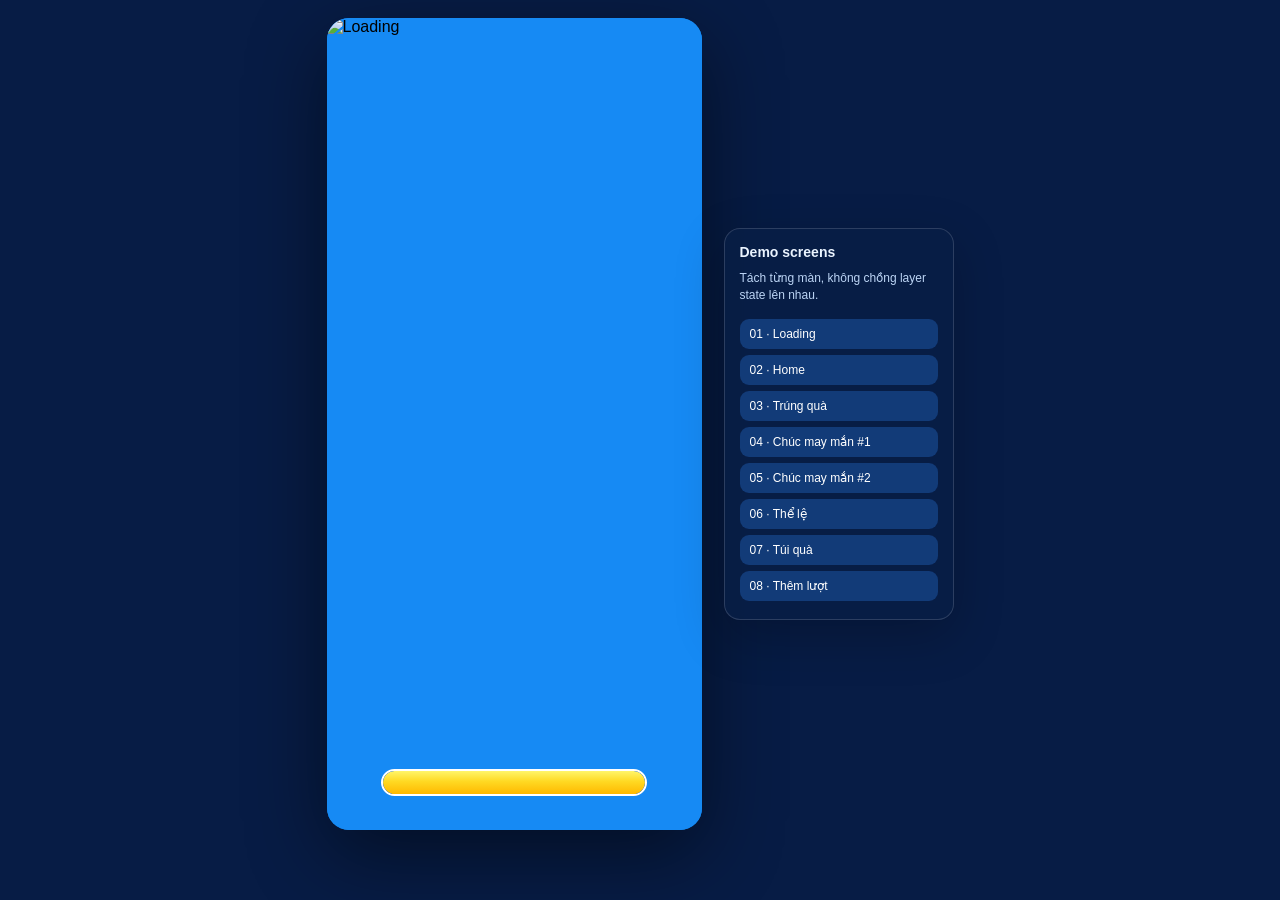
==== index.html @ 0aa7e291 "Add initial multi-screen HTML demo" ====
<!doctype html>
<html lang="vi">
<head>
<meta charset="utf-8" />
<meta name="viewport" content="width=device-width,initial-scale=1,viewport-fit=cover" />
<title>VBB Game Vòng Quay 2026 – Demo</title>
<style>
*{box-sizing:border-box}html,body{margin:0;min-height:100%;font-family:Arial,Helvetica,sans-serif;background:#071c45}body{display:flex;align-items:center;justify-content:center;padding:18px;gap:22px}.phone{position:relative;width:min(375px,calc(100vw - 28px));aspect-ratio:375/812;border-radius:22px;overflow:hidden;background:#168af4;box-shadow:0 24px 80px rgba(0,0,0,.48);flex:0 0 auto}.screen{position:absolute;inset:0;display:none;overflow:hidden;background:#168af4}.screen.active{display:block}.screen-shot{position:absolute;inset:0;width:100%;height:100%;object-fit:fill;display:block}.hotspot{position:absolute;border:0;background:transparent;cursor:pointer;z-index:9;padding:0}.hotspot:focus-visible{outline:2px solid #fff;outline-offset:-2px}.wheel-spin{position:absolute;left:31px;top:264px;width:314px;height:314px;z-index:6;display:none;pointer-events:none}.wheel-spin.active{display:block}.wheel-spin img{width:100%;height:100%;object-fit:contain;transform-origin:center}.wheel-spin.spinning img{animation:wheelSpin 2.8s cubic-bezier(.12,.72,.08,1) forwards}@keyframes wheelSpin{0%{transform:rotate(0)}18%{transform:rotate(520deg)}72%{transform:rotate(1720deg)}100%{transform:rotate(2185deg)}}.loading-bar{position:absolute;left:54px;top:751px;width:266px;height:27px;border-radius:20px;z-index:5;overflow:hidden;background:#003da7;border:2px solid #fff;box-shadow:0 0 0 2px #0065ff inset}.loading-bar span{display:block;height:100%;width:0;background:linear-gradient(#fff56a,#ffd923 45%,#ffb900);border-radius:16px;animation:loadFill 2.3s cubic-bezier(.18,.7,.2,1) forwards}@keyframes loadFill{to{width:100%}}.dev{width:230px;color:#eaf4ff;background:rgba(8,30,70,.88);border:1px solid rgba(255,255,255,.15);border-radius:16px;padding:15px;backdrop-filter:blur(12px);box-shadow:0 16px 50px rgba(0,0,0,.22)}.dev h3{font-size:14px;margin:0 0 10px}.dev p{font-size:12px;line-height:1.45;margin:0 0 12px;color:#bcd5f5}.dev button{width:100%;text-align:left;border:0;border-radius:9px;padding:8px 10px;margin:3px 0;background:#123b78;color:#fff;cursor:pointer;font-size:12px}.dev button.active{background:#0869d9}@media(max-width:700px){body{padding:0;display:block;background:#168af4}.phone{width:100vw;height:100dvh;aspect-ratio:auto;border-radius:0;box-shadow:none}.dev{display:none}}
</style>
</head>
<body>
<div class="phone">
<section class="screen active" id="loading"><img class="screen-shot" src="https://www.figma.com/api/mcp/asset/49426d3c-2ff6-49af-b1f3-80d722d7ff82.png" alt="Loading"><div class="loading-bar"><span></span></div></section>
<section class="screen" id="home"><img class="screen-shot" src="https://www.figma.com/api/mcp/asset/fe4d0f7b-71bc-4d17-898b-0817467eae66.png" alt="Home"><div class="wheel-spin" id="wheelSpin"><img src="https://www.figma.com/api/mcp/asset/0e1833da-0211-46ce-b05a-c96d5f7c6524.png" alt=""></div><button class="hotspot" style="left:99px;top:647px;width:176px;height:78px" id="spinHot" aria-label="Quay"></button><button class="hotspot" style="left:26px;top:741px;width:101px;height:38px" data-go="rules"></button><button class="hotspot" style="left:137px;top:741px;width:101px;height:38px" data-go="missions"></button><button class="hotspot" style="left:248px;top:741px;width:101px;height:38px" data-go="gifts"></button></section>
<section class="screen" id="win"><img class="screen-shot" src="https://www.figma.com/api/mcp/asset/0b0398f4-d821-4ee4-a6ea-a554ef6216da.png" alt="Trúng quà"><button class="hotspot" style="left:157px;top:538px;width:62px;height:62px" data-go="home"></button></section>
<section class="screen" id="lucky1"><img class="screen-shot" src="https://www.figma.com/api/mcp/asset/357b237a-9705-4d1d-b9a9-99dc570880f6.png" alt="May mắn"><button class="hotspot" style="left:157px;top:486px;width:62px;height:62px" data-go="home"></button></section>
<section class="screen" id="lucky2"><img class="screen-shot" src="https://www.figma.com/api/mcp/asset/bceb8ee1-407b-4e44-b2cb-da234646e007.png" alt="May mắn 2"><button class="hotspot" style="left:157px;top:486px;width:62px;height:62px" data-go="home"></button></section>
<section class="screen" id="rules"><img class="screen-shot" src="https://www.figma.com/api/mcp/asset/71b7a4da-941f-4184-915d-a67637e698e0.png" alt="Thể lệ"><button class="hotspot" style="left:8px;top:55px;width:56px;height:56px" data-go="home"></button></section>
<section class="screen" id="gifts"><img class="screen-shot" src="https://www.figma.com/api/mcp/asset/49426d3c-2ff6-49af-b1f3-80d722d7ff82.png" alt="Túi quà"><div style="position:absolute;inset:120px 12px 55px;background:#fff;border-radius:18px;padding:18px;color:#005993;overflow:auto"><h2 style="margin:0 0 16px;font-size:20px">Túi Quà</h2><p>E-voucher 20.000 VND</p><p>E-voucher 50.000 VND</p><p>E-voucher 100.000 VND</p><p>E-voucher 200.000 VND</p></div><button class="hotspot" style="left:8px;top:55px;width:56px;height:56px" data-go="home"></button></section>
<section class="screen" id="missions"><img class="screen-shot" src="https://www.figma.com/api/mcp/asset/49426d3c-2ff6-49af-b1f3-80d722d7ff82.png" alt="Thêm lượt"><div style="position:absolute;inset:154px 17px 55px 8px;background:#fff;border-radius:12px;padding:18px;color:#005993"><h3 style="margin-top:0">Mở sổ Tiết kiệm Online hoặc tại Quầy</h3><p style="line-height:1.45">Mỗi lần thành công + lượt quay theo số tiền gửi tiết kiệm, tối đa 100 lượt/ngày.</p></div><button class="hotspot" style="left:8px;top:55px;width:56px;height:56px" data-go="home"></button></section>
</div>
<aside class="dev"><h3>Demo screens</h3><p>Tách từng màn, không chồng layer state lên nhau.</p><button data-devgo="loading">01 · Loading</button><button data-devgo="home">02 · Home</button><button data-devgo="win">03 · Trúng quà</button><button data-devgo="lucky1">04 · Chúc may mắn #1</button><button data-devgo="lucky2">05 · Chúc may mắn #2</button><button data-devgo="rules">06 · Thể lệ</button><button data-devgo="gifts">07 · Túi quà</button><button data-devgo="missions">08 · Thêm lượt</button></aside>
<script>
(()=>{const screens=[...document.querySelectorAll('.screen')],dev=[...document.querySelectorAll('[data-devgo]')];let idx=0,spinning=false;const order=['win','lucky1','lucky2'];function go(id){screens.forEach(s=>s.classList.toggle('active',s.id===id));dev.forEach(b=>b.classList.toggle('active',b.dataset.devgo===id))}document.addEventListener('click',e=>{const el=e.target.closest('[data-go]');if(el)go(el.dataset.go)});dev.forEach(b=>b.addEventListener('click',()=>go(b.dataset.devgo)));document.getElementById('spinHot').addEventListener('click',()=>{if(spinning)return;spinning=true;const id=order[idx++%order.length],w=document.getElementById('wheelSpin');w.classList.remove('spinning');w.classList.add('active');void w.offsetWidth;w.classList.add('spinning');setTimeout(()=>{go(id);w.classList.remove('active','spinning');spinning=false},2920)});setTimeout(()=>{if(document.getElementById('loading').classList.contains('active'))go('home')},2400)})();
</script>
</body>
</html>
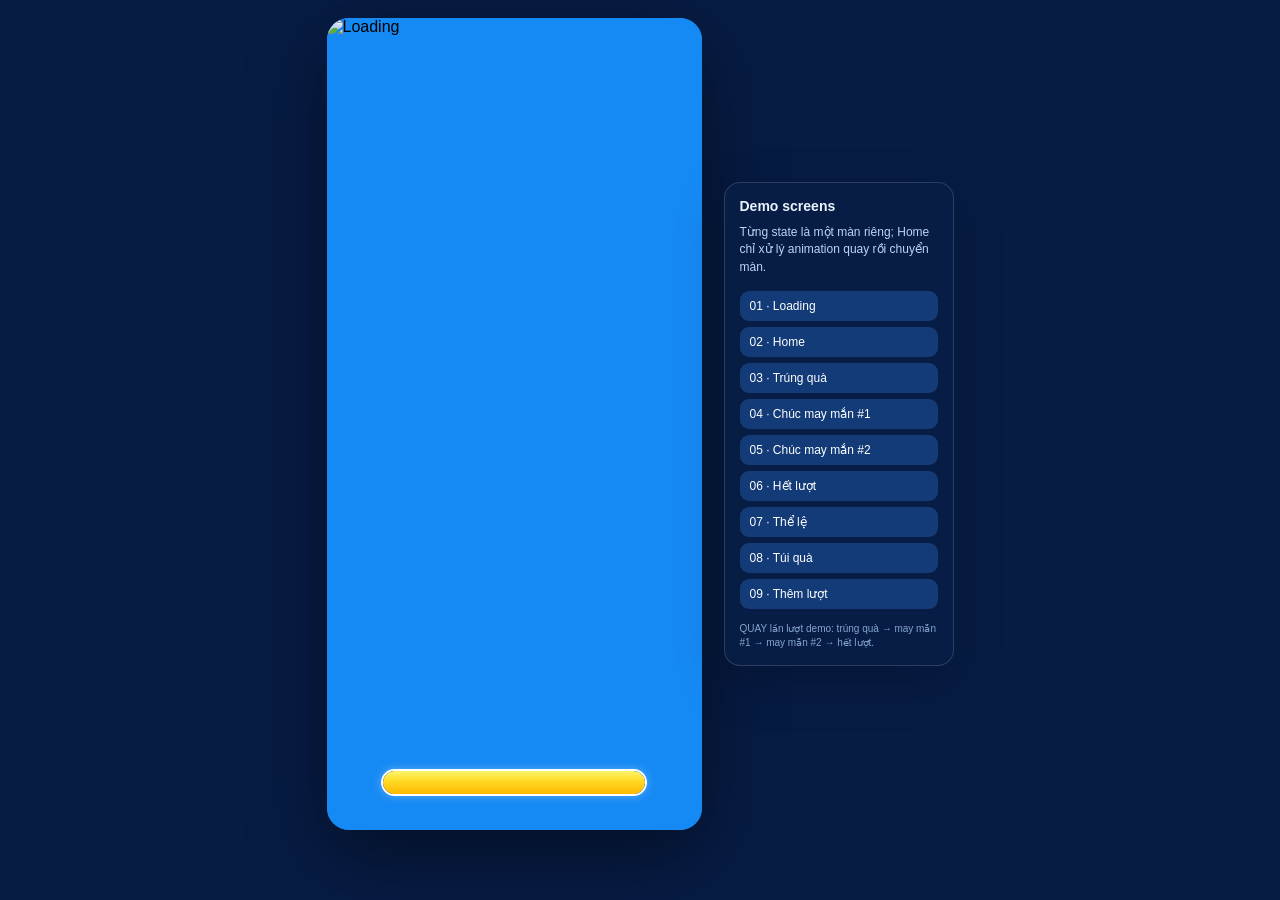
==== commit 0614d7a2: "Build full multi-screen Figma demo flow" ====
--- a/index.html
+++ b/index.html
@@ -5,23 +5,172 @@
 <meta name="viewport" content="width=device-width,initial-scale=1,viewport-fit=cover" />
 <title>VBB Game Vòng Quay 2026 – Demo</title>
 <style>
-*{box-sizing:border-box}html,body{margin:0;min-height:100%;font-family:Arial,Helvetica,sans-serif;background:#071c45}body{display:flex;align-items:center;justify-content:center;padding:18px;gap:22px}.phone{position:relative;width:min(375px,calc(100vw - 28px));aspect-ratio:375/812;border-radius:22px;overflow:hidden;background:#168af4;box-shadow:0 24px 80px rgba(0,0,0,.48);flex:0 0 auto}.screen{position:absolute;inset:0;display:none;overflow:hidden;background:#168af4}.screen.active{display:block}.screen-shot{position:absolute;inset:0;width:100%;height:100%;object-fit:fill;display:block}.hotspot{position:absolute;border:0;background:transparent;cursor:pointer;z-index:9;padding:0}.hotspot:focus-visible{outline:2px solid #fff;outline-offset:-2px}.wheel-spin{position:absolute;left:31px;top:264px;width:314px;height:314px;z-index:6;display:none;pointer-events:none}.wheel-spin.active{display:block}.wheel-spin img{width:100%;height:100%;object-fit:contain;transform-origin:center}.wheel-spin.spinning img{animation:wheelSpin 2.8s cubic-bezier(.12,.72,.08,1) forwards}@keyframes wheelSpin{0%{transform:rotate(0)}18%{transform:rotate(520deg)}72%{transform:rotate(1720deg)}100%{transform:rotate(2185deg)}}.loading-bar{position:absolute;left:54px;top:751px;width:266px;height:27px;border-radius:20px;z-index:5;overflow:hidden;background:#003da7;border:2px solid #fff;box-shadow:0 0 0 2px #0065ff inset}.loading-bar span{display:block;height:100%;width:0;background:linear-gradient(#fff56a,#ffd923 45%,#ffb900);border-radius:16px;animation:loadFill 2.3s cubic-bezier(.18,.7,.2,1) forwards}@keyframes loadFill{to{width:100%}}.dev{width:230px;color:#eaf4ff;background:rgba(8,30,70,.88);border:1px solid rgba(255,255,255,.15);border-radius:16px;padding:15px;backdrop-filter:blur(12px);box-shadow:0 16px 50px rgba(0,0,0,.22)}.dev h3{font-size:14px;margin:0 0 10px}.dev p{font-size:12px;line-height:1.45;margin:0 0 12px;color:#bcd5f5}.dev button{width:100%;text-align:left;border:0;border-radius:9px;padding:8px 10px;margin:3px 0;background:#123b78;color:#fff;cursor:pointer;font-size:12px}.dev button.active{background:#0869d9}@media(max-width:700px){body{padding:0;display:block;background:#168af4}.phone{width:100vw;height:100dvh;aspect-ratio:auto;border-radius:0;box-shadow:none}.dev{display:none}}
+*{box-sizing:border-box}
+html,body{margin:0;min-height:100%;font-family:Arial,Helvetica,sans-serif;background:#071c45}
+body{display:flex;align-items:center;justify-content:center;padding:18px;gap:22px}
+.phone{position:relative;width:min(375px,calc(100vw - 28px));aspect-ratio:375/812;border-radius:22px;overflow:hidden;background:#168af4;box-shadow:0 24px 80px rgba(0,0,0,.48);flex:0 0 auto}
+.screen{position:absolute;inset:0;display:none;overflow:hidden;background:#168af4}
+.screen.active{display:block}
+.screen-shot{position:absolute;inset:0;width:100%;height:100%;object-fit:fill;display:block}
+.hotspot{position:absolute;border:0;background:transparent;cursor:pointer;z-index:20;padding:0}
+.hotspot:focus-visible{outline:2px solid #fff;outline-offset:-2px}
+
+/* Home spin: only replace the wheel layer while spinning. The pointer / UI stay from Home design. */
+.wheel-spin{position:absolute;left:31px;top:264px;width:314px;height:314px;z-index:6;display:none;pointer-events:none}
+.wheel-spin.active{display:block}
+.wheel-spin img{width:100%;height:100%;object-fit:contain;transform-origin:center}
+.wheel-spin.spinning img{animation:wheelSpin 2.9s cubic-bezier(.10,.70,.08,1) forwards}
+@keyframes wheelSpin{0%{transform:rotate(0)}18%{transform:rotate(510deg)}70%{transform:rotate(1700deg)}100%{transform:rotate(2180deg)}}
+.spin-lock{position:absolute;inset:0;z-index:15;display:none;cursor:wait}
+.spin-lock.active{display:block}
+
+/* Loading runs before Home. */
+.loading-bar{position:absolute;left:54px;top:751px;width:266px;height:27px;border-radius:20px;z-index:8;overflow:hidden;background:#003da7;border:2px solid #fff;box-shadow:0 0 0 2px #0065ff inset,0 0 8px rgba(255,255,255,.3)}
+.loading-bar span{display:block;height:100%;width:0;background:linear-gradient(#fff56a,#ffd923 45%,#ffb900);border-radius:16px;animation:loadFill 2.35s cubic-bezier(.18,.7,.2,1) forwards}
+@keyframes loadFill{to{width:100%}}
+
+/* Flow screens */
+.flow{position:absolute;inset:0;background:linear-gradient(rgba(34,142,255,.34),rgba(138,194,255,.30)),url("https://www.figma.com/api/mcp/asset/04af19d0-f378-4572-8dbc-90d2214f9432.png") center/812px 812px no-repeat}
+.flow.add-bg{background:linear-gradient(rgba(34,142,255,.32),rgba(138,194,255,.28)),url("https://www.figma.com/api/mcp/asset/f768dcfc-ba81-4eba-8f8d-9128ac7c6454.png") center/812px 812px no-repeat}
+.ios-status{position:absolute;left:0;top:0;width:100%;height:54px;color:white;font-weight:700;font-size:17px;z-index:3}
+.ios-time{position:absolute;left:43px;top:20px}
+.ios-icons{position:absolute;right:27px;top:20px;letter-spacing:3px;font-size:13px}
+.flow-header{position:absolute;left:0;right:0;top:54px;height:62px;display:flex;align-items:center;justify-content:space-between;padding:0 15px;z-index:4}
+.flow-title{font-size:20px;color:#fff;font-weight:500;text-align:center;flex:1}
+.icon40{width:40px;height:40px;border:0;background:transparent;padding:0;cursor:pointer}
+.icon40 img{width:40px;height:40px;object-fit:contain;display:block}
+.home-ind{position:absolute;left:50%;bottom:6px;transform:translateX(-50%);width:134px;height:5px;border-radius:99px;background:#050505;z-index:8}
+.scroll-rail{position:absolute;right:10px;top:132px;width:4px;height:565px;border-radius:9px;background:rgba(255,255,255,.26)}
+.scroll-thumb{width:4px;height:126px;border-radius:9px;background:rgba(255,255,255,.85)}
+.rules-panel{position:absolute;left:20px;right:20px;top:132px;height:564px;background:white;border-radius:25px;display:flex;align-items:center;justify-content:center;color:#005993;font-size:14px;box-shadow:0 0 40px rgba(0,107,104,.10)}
+.spin-demo{position:absolute;left:100px;top:730px;width:174px;height:76px}
+.spin-demo img{position:absolute;width:166px;height:57px;left:0;bottom:0;object-fit:fill}
+.spin-demo .badge{position:absolute;right:0;top:0;width:40px;height:40px;border-radius:50%;background:#c30000;border:1px solid #f3b0b0;color:white;display:grid;place-items:center;font-size:17px;font-weight:800}
+.list-wrap{position:absolute;left:12px;right:14px;top:144px;bottom:54px;overflow:auto;scrollbar-width:none}
+.list-wrap::-webkit-scrollbar,.mission-wrap::-webkit-scrollbar{display:none}
+.voucher-card{height:134px;background:#fff;border-radius:12px;margin-bottom:8px;display:flex;align-items:center;padding:12px;gap:16px;color:#005993}
+.voucher-card img{width:90px;max-height:70px;object-fit:contain;flex:0 0 auto}
+.voucher-card .meta{font-size:14px;margin-bottom:10px}.voucher-card .name{font-size:16px;font-weight:800;margin-bottom:18px}.voucher-card .url{font-size:14px}.lucky-card{height:118px}
+.mission-wrap{position:absolute;left:8px;right:17px;top:154px;bottom:55px;overflow:auto;scrollbar-width:none}
+.mission{background:#fff;border-radius:12px;display:flex;gap:16px;padding:16px;margin-bottom:8px;min-height:179px;color:#005993}
+.mission img{width:90px;height:97px;object-fit:contain;flex:0 0 auto;margin-top:18px}
+.mission h3{font-size:16px;line-height:20px;margin:7px 0 9px}.mission p{font-size:14px;line-height:18px;margin:0}
+
+/* Desktop review menu only. */
+.dev{width:230px;color:#eaf4ff;background:rgba(8,30,70,.88);border:1px solid rgba(255,255,255,.15);border-radius:16px;padding:15px;backdrop-filter:blur(12px);box-shadow:0 16px 50px rgba(0,0,0,.22)}
+.dev h3{font-size:14px;margin:0 0 10px}.dev p{font-size:12px;line-height:1.45;margin:0 0 12px;color:#bcd5f5}.dev button{width:100%;text-align:left;border:0;border-radius:9px;padding:8px 10px;margin:3px 0;background:#123b78;color:#fff;cursor:pointer;font-size:12px}.dev button.active{background:#0869d9}.note{font-size:10px;color:#84a6ce;margin-top:10px;line-height:1.4}
+@media(max-width:700px){body{padding:0;display:block;background:#168af4}.phone{width:100vw;height:100dvh;aspect-ratio:auto;border-radius:0;box-shadow:none}.dev{display:none}.screen-shot{object-fit:fill}}
 </style>
 </head>
 <body>
-<div class="phone">
-<section class="screen active" id="loading"><img class="screen-shot" src="https://www.figma.com/api/mcp/asset/49426d3c-2ff6-49af-b1f3-80d722d7ff82.png" alt="Loading"><div class="loading-bar"><span></span></div></section>
-<section class="screen" id="home"><img class="screen-shot" src="https://www.figma.com/api/mcp/asset/fe4d0f7b-71bc-4d17-898b-0817467eae66.png" alt="Home"><div class="wheel-spin" id="wheelSpin"><img src="https://www.figma.com/api/mcp/asset/0e1833da-0211-46ce-b05a-c96d5f7c6524.png" alt=""></div><button class="hotspot" style="left:99px;top:647px;width:176px;height:78px" id="spinHot" aria-label="Quay"></button><button class="hotspot" style="left:26px;top:741px;width:101px;height:38px" data-go="rules"></button><button class="hotspot" style="left:137px;top:741px;width:101px;height:38px" data-go="missions"></button><button class="hotspot" style="left:248px;top:741px;width:101px;height:38px" data-go="gifts"></button></section>
-<section class="screen" id="win"><img class="screen-shot" src="https://www.figma.com/api/mcp/asset/0b0398f4-d821-4ee4-a6ea-a554ef6216da.png" alt="Trúng quà"><button class="hotspot" style="left:157px;top:538px;width:62px;height:62px" data-go="home"></button></section>
-<section class="screen" id="lucky1"><img class="screen-shot" src="https://www.figma.com/api/mcp/asset/357b237a-9705-4d1d-b9a9-99dc570880f6.png" alt="May mắn"><button class="hotspot" style="left:157px;top:486px;width:62px;height:62px" data-go="home"></button></section>
-<section class="screen" id="lucky2"><img class="screen-shot" src="https://www.figma.com/api/mcp/asset/bceb8ee1-407b-4e44-b2cb-da234646e007.png" alt="May mắn 2"><button class="hotspot" style="left:157px;top:486px;width:62px;height:62px" data-go="home"></button></section>
-<section class="screen" id="rules"><img class="screen-shot" src="https://www.figma.com/api/mcp/asset/71b7a4da-941f-4184-915d-a67637e698e0.png" alt="Thể lệ"><button class="hotspot" style="left:8px;top:55px;width:56px;height:56px" data-go="home"></button></section>
-<section class="screen" id="gifts"><img class="screen-shot" src="https://www.figma.com/api/mcp/asset/49426d3c-2ff6-49af-b1f3-80d722d7ff82.png" alt="Túi quà"><div style="position:absolute;inset:120px 12px 55px;background:#fff;border-radius:18px;padding:18px;color:#005993;overflow:auto"><h2 style="margin:0 0 16px;font-size:20px">Túi Quà</h2><p>E-voucher 20.000 VND</p><p>E-voucher 50.000 VND</p><p>E-voucher 100.000 VND</p><p>E-voucher 200.000 VND</p></div><button class="hotspot" style="left:8px;top:55px;width:56px;height:56px" data-go="home"></button></section>
-<section class="screen" id="missions"><img class="screen-shot" src="https://www.figma.com/api/mcp/asset/49426d3c-2ff6-49af-b1f3-80d722d7ff82.png" alt="Thêm lượt"><div style="position:absolute;inset:154px 17px 55px 8px;background:#fff;border-radius:12px;padding:18px;color:#005993"><h3 style="margin-top:0">Mở sổ Tiết kiệm Online hoặc tại Quầy</h3><p style="line-height:1.45">Mỗi lần thành công + lượt quay theo số tiền gửi tiết kiệm, tối đa 100 lượt/ngày.</p></div><button class="hotspot" style="left:8px;top:55px;width:56px;height:56px" data-go="home"></button></section>
+<div class="phone" id="phone">
+
+<section class="screen active" id="loading">
+  <img class="screen-shot" src="https://www.figma.com/api/mcp/asset/49426d3c-2ff6-49af-b1f3-80d722d7ff82.png" alt="Loading">
+  <div class="loading-bar"><span></span></div>
+</section>
+
+<section class="screen" id="home">
+  <img class="screen-shot" src="https://www.figma.com/api/mcp/asset/fe4d0f7b-71bc-4d17-898b-0817467eae66.png" alt="Trang chủ vòng quay">
+  <div class="wheel-spin" id="wheelSpin"><img src="https://www.figma.com/api/mcp/asset/0e1833da-0211-46ce-b05a-c96d5f7c6524.png" alt=""></div>
+  <div class="spin-lock" id="spinLock"></div>
+  <button class="hotspot" style="left:99px;top:647px;width:176px;height:78px" id="spinHot" aria-label="Quay"></button>
+  <button class="hotspot" style="left:26px;top:741px;width:101px;height:38px" data-go="rules" aria-label="Thể lệ"></button>
+  <button class="hotspot" style="left:137px;top:741px;width:101px;height:38px" data-go="missions" aria-label="Thêm lượt"></button>
+  <button class="hotspot" style="left:248px;top:741px;width:101px;height:38px" data-go="gifts" aria-label="Túi quà"></button>
+</section>
+
+<section class="screen" id="win">
+  <img class="screen-shot" src="https://www.figma.com/api/mcp/asset/0b0398f4-d821-4ee4-a6ea-a554ef6216da.png" alt="Kết quả trúng thưởng">
+  <button class="hotspot" style="left:157px;top:538px;width:62px;height:62px" data-go="home" aria-label="Đóng"></button>
+</section>
+
+<section class="screen" id="lucky1">
+  <img class="screen-shot" src="https://www.figma.com/api/mcp/asset/357b237a-9705-4d1d-b9a9-99dc570880f6.png" alt="Chúc may mắn lần sau">
+  <button class="hotspot" style="left:157px;top:486px;width:62px;height:62px" data-go="home" aria-label="Đóng"></button>
+</section>
+
+<section class="screen" id="lucky2">
+  <img class="screen-shot" src="https://www.figma.com/api/mcp/asset/bceb8ee1-407b-4e44-b2cb-da234646e007.png" alt="Chúc may mắn lần sau biến thể 2">
+  <button class="hotspot" style="left:157px;top:486px;width:62px;height:62px" data-go="home" aria-label="Đóng"></button>
+</section>
+
+<section class="screen" id="out">
+  <img class="screen-shot" src="https://www.figma.com/api/mcp/asset/fe4d0f7b-71bc-4d17-898b-0817467eae66.png" alt="">
+  <div style="position:absolute;inset:0;background:rgba(0,0,0,.8)"></div>
+  <img style="position:absolute;left:37px;top:221px;width:300px;height:255px" src="https://www.figma.com/api/mcp/asset/0eec6d8a-0ad0-4c6a-a96f-89eaa47a021f.png" alt="Hết lượt quay">
+  <div style="position:absolute;left:30px;right:30px;top:347px;color:#fff;text-align:center;font-weight:800;font-size:14px;line-height:20px">Bạn đã hết lượt quay<br>Làm nhiệm vụ để nhận thêm lượt nhé!</div>
+  <button class="hotspot" style="left:157px;top:492px;width:62px;height:62px" data-go="home" aria-label="Đóng"></button>
+</section>
+
+<section class="screen" id="rules">
+  <div class="flow">
+    <div class="ios-status"><span class="ios-time">9:41</span><span class="ios-icons">▮▮▮ ◔ ▭</span></div>
+    <div class="flow-header">
+      <button class="icon40" data-go="home"><img src="https://www.figma.com/api/mcp/asset/7f6ca062-10c7-4e04-85a1-0b90ae220062.png" alt=""></button>
+      <div class="flow-title">Thể lệ</div>
+      <button class="icon40"><img src="https://www.figma.com/api/mcp/asset/15af6137-5b29-4c3f-a1e3-cf1611ce8fce.png" alt=""></button>
+    </div>
+    <div class="rules-panel">Webview thể lệ dạng html</div>
+    <div class="scroll-rail"><div class="scroll-thumb"></div></div>
+    <button class="hotspot spin-demo" data-go="home" aria-label="Quay"><img src="https://www.figma.com/api/mcp/asset/3da3ea7a-b9ef-44aa-b799-be75311fbe56.png" alt="Quay"><span class="badge">99</span></button>
+    <div class="home-ind"></div>
+  </div>
+</section>
+
+<section class="screen" id="gifts">
+  <div class="flow">
+    <div class="ios-status"><span class="ios-time">9:41</span><span class="ios-icons">▮▮▮ ◔ ▭</span></div>
+    <div class="flow-header">
+      <button class="icon40" data-go="home"><img src="https://www.figma.com/api/mcp/asset/b9e8e17e-07b9-4d06-8384-c2bf6dc1c8b6.png" alt=""></button>
+      <div class="flow-title">Túi Quà</div>
+      <button class="icon40"><img src="https://www.figma.com/api/mcp/asset/e8dfa0fa-d90b-46b6-a20d-9bd7d562b976.png" alt=""></button>
+    </div>
+    <div class="list-wrap">
+      <div class="voucher-card"><img src="https://www.figma.com/api/mcp/asset/dafa45a4-7864-40c8-85aa-ca4c08e97498.png" alt=""><div><div class="meta">10/01/2026 09:00:00</div><div class="name">E-voucher 20.000 VND</div><div class="url">http://voucherSNDH1</div></div></div>
+      <div class="voucher-card"><img src="https://www.figma.com/api/mcp/asset/cdd2023c-4259-402e-8525-020804fa4ab9.png" alt=""><div><div class="meta">10/01/2026 09:00:00</div><div class="name">E-voucher 100.000 VND</div><div class="url">http://voucherSNDH1</div></div></div>
+      <div class="voucher-card"><img src="https://www.figma.com/api/mcp/asset/12c1eb4b-c273-4fd2-9a17-a121d08db808.png" alt=""><div><div class="meta">11/01/2026 10:30:00</div><div class="name">E-voucher 50.000 VND</div><div class="url">http://voucherSNDH1</div></div></div>
+      <div class="voucher-card"><img src="https://www.figma.com/api/mcp/asset/3d19f423-f8e3-4dbe-988b-4fc898e46356.png" alt=""><div><div class="meta">12/01/2026 14:00:00</div><div class="name">E-voucher 200.000 VND</div><div class="url">http://voucherSNDH1</div></div></div>
+      <div class="voucher-card lucky-card"><img src="https://www.figma.com/api/mcp/asset/ff5b83be-329e-4b02-8542-97305fbaff5b.png" alt=""><div><div class="name" style="margin-bottom:10px">Chúc may mắn</div><div class="meta">12/01/2026 14:00:00</div></div></div>
+    </div>
+    <div class="scroll-rail"><div class="scroll-thumb"></div></div><div class="home-ind"></div>
+  </div>
+</section>
+
+<section class="screen" id="missions">
+  <div class="flow add-bg">
+    <div class="ios-status"><span class="ios-time">9:41</span><span class="ios-icons">▮▮▮ ◔ ▭</span></div>
+    <div class="flow-header">
+      <button class="icon40" data-go="home"><img src="https://www.figma.com/api/mcp/asset/0be9c66a-cbff-4ce6-aea8-4c38aee3d971.png" alt=""></button>
+      <div class="flow-title">Thêm Lượt Chơi</div>
+      <button class="icon40"><img src="https://www.figma.com/api/mcp/asset/e6b3cedb-7421-4c90-bf21-83af30da423b.png" alt=""></button>
+    </div>
+    <div class="mission-wrap">
+      <div class="mission"><img src="https://www.figma.com/api/mcp/asset/bfb78008-d8ef-4d28-8c14-3bd63796fd81.png" alt=""><div><h3>Mở sổ Tiết kiệm Online hoặc tại Quầy</h3><p>(mỗi lần thành công + lượt quay theo số tiền gửi tiết kiệm, tối đa 100 lượt/ngày). Xem thêm chi tiết điều kiện của nhiệm vụ ở thể lệ chương trình.</p></div></div>
+    </div>
+    <div class="scroll-rail"><div class="scroll-thumb"></div></div><div class="home-ind"></div>
+  </div>
+</section>
+
 </div>
-<aside class="dev"><h3>Demo screens</h3><p>Tách từng màn, không chồng layer state lên nhau.</p><button data-devgo="loading">01 · Loading</button><button data-devgo="home">02 · Home</button><button data-devgo="win">03 · Trúng quà</button><button data-devgo="lucky1">04 · Chúc may mắn #1</button><button data-devgo="lucky2">05 · Chúc may mắn #2</button><button data-devgo="rules">06 · Thể lệ</button><button data-devgo="gifts">07 · Túi quà</button><button data-devgo="missions">08 · Thêm lượt</button></aside>
+
+<aside class="dev">
+  <h3>Demo screens</h3><p>Từng state là một màn riêng; Home chỉ xử lý animation quay rồi chuyển màn.</p>
+  <button data-devgo="loading">01 · Loading</button><button data-devgo="home">02 · Home</button><button data-devgo="win">03 · Trúng quà</button><button data-devgo="lucky1">04 · Chúc may mắn #1</button><button data-devgo="lucky2">05 · Chúc may mắn #2</button><button data-devgo="out">06 · Hết lượt</button><button data-devgo="rules">07 · Thể lệ</button><button data-devgo="gifts">08 · Túi quà</button><button data-devgo="missions">09 · Thêm lượt</button>
+  <div class="note">QUAY lần lượt demo: trúng quà → may mắn #1 → may mắn #2 → hết lượt.</div>
+</aside>
+
 <script>
-(()=>{const screens=[...document.querySelectorAll('.screen')],dev=[...document.querySelectorAll('[data-devgo]')];let idx=0,spinning=false;const order=['win','lucky1','lucky2'];function go(id){screens.forEach(s=>s.classList.toggle('active',s.id===id));dev.forEach(b=>b.classList.toggle('active',b.dataset.devgo===id))}document.addEventListener('click',e=>{const el=e.target.closest('[data-go]');if(el)go(el.dataset.go)});dev.forEach(b=>b.addEventListener('click',()=>go(b.dataset.devgo)));document.getElementById('spinHot').addEventListener('click',()=>{if(spinning)return;spinning=true;const id=order[idx++%order.length],w=document.getElementById('wheelSpin');w.classList.remove('spinning');w.classList.add('active');void w.offsetWidth;w.classList.add('spinning');setTimeout(()=>{go(id);w.classList.remove('active','spinning');spinning=false},2920)});setTimeout(()=>{if(document.getElementById('loading').classList.contains('active'))go('home')},2400)})();
+(()=>{
+ const screens=[...document.querySelectorAll('.screen')],dev=[...document.querySelectorAll('[data-devgo]')];
+ const wheel=document.getElementById('wheelSpin'),lock=document.getElementById('spinLock'),spin=document.getElementById('spinHot');
+ let idx=0,spinning=false; const order=['win','lucky1','lucky2','out'];
+ function go(id){screens.forEach(s=>s.classList.toggle('active',s.id===id));dev.forEach(b=>b.classList.toggle('active',b.dataset.devgo===id))}
+ document.addEventListener('click',e=>{const el=e.target.closest('[data-go]');if(el)go(el.dataset.go)});
+ dev.forEach(b=>b.addEventListener('click',()=>go(b.dataset.devgo)));
+ spin.addEventListener('click',()=>{if(spinning)return;spinning=true;const target=order[idx++%order.length];wheel.classList.remove('spinning');wheel.classList.add('active');lock.classList.add('active');void wheel.offsetWidth;wheel.classList.add('spinning');setTimeout(()=>{go(target);wheel.classList.remove('active','spinning');lock.classList.remove('active');spinning=false},3000)});
+ setTimeout(()=>{if(document.getElementById('loading').classList.contains('active'))go('home')},2500);
+})();
 </script>
 </body>
 </html>
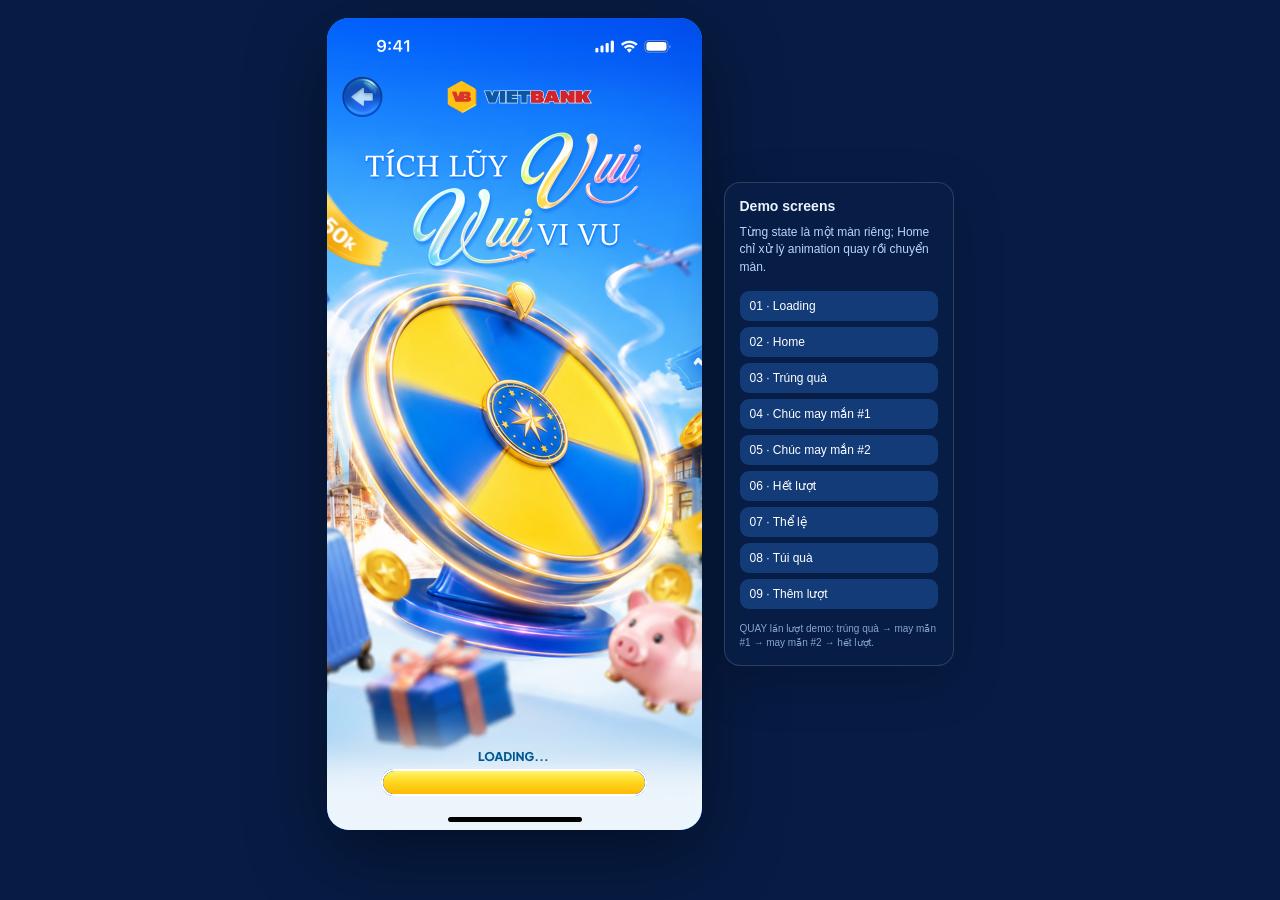
==== commit d161de37: "Localize Figma assets" ====
--- a/index.html
+++ b/index.html
@@ -30,8 +30,8 @@
 @keyframes loadFill{to{width:100%}}
 
 /* Flow screens */
-.flow{position:absolute;inset:0;background:linear-gradient(rgba(34,142,255,.34),rgba(138,194,255,.30)),url("https://www.figma.com/api/mcp/asset/04af19d0-f378-4572-8dbc-90d2214f9432.png") center/812px 812px no-repeat}
-.flow.add-bg{background:linear-gradient(rgba(34,142,255,.32),rgba(138,194,255,.28)),url("https://www.figma.com/api/mcp/asset/f768dcfc-ba81-4eba-8f8d-9128ac7c6454.png") center/812px 812px no-repeat}
+.flow{position:absolute;inset:0;background:linear-gradient(rgba(34,142,255,.34),rgba(138,194,255,.30)),url("assets/04af19d0-f378-4572-8dbc-90d2214f9432.png") center/812px 812px no-repeat}
+.flow.add-bg{background:linear-gradient(rgba(34,142,255,.32),rgba(138,194,255,.28)),url("assets/f768dcfc-ba81-4eba-8f8d-9128ac7c6454.png") center/812px 812px no-repeat}
 .ios-status{position:absolute;left:0;top:0;width:100%;height:54px;color:white;font-weight:700;font-size:17px;z-index:3}
 .ios-time{position:absolute;left:43px;top:20px}
 .ios-icons{position:absolute;right:27px;top:20px;letter-spacing:3px;font-size:13px}
@@ -66,13 +66,13 @@
 <div class="phone" id="phone">
 
 <section class="screen active" id="loading">
-  <img class="screen-shot" src="https://www.figma.com/api/mcp/asset/49426d3c-2ff6-49af-b1f3-80d722d7ff82.png" alt="Loading">
+  <img class="screen-shot" src="assets/49426d3c-2ff6-49af-b1f3-80d722d7ff82.png" alt="Loading">
   <div class="loading-bar"><span></span></div>
 </section>
 
 <section class="screen" id="home">
-  <img class="screen-shot" src="https://www.figma.com/api/mcp/asset/fe4d0f7b-71bc-4d17-898b-0817467eae66.png" alt="Trang chủ vòng quay">
-  <div class="wheel-spin" id="wheelSpin"><img src="https://www.figma.com/api/mcp/asset/0e1833da-0211-46ce-b05a-c96d5f7c6524.png" alt=""></div>
+  <img class="screen-shot" src="assets/fe4d0f7b-71bc-4d17-898b-0817467eae66.png" alt="Trang chủ vòng quay">
+  <div class="wheel-spin" id="wheelSpin"><img src="assets/0e1833da-0211-46ce-b05a-c96d5f7c6524.png" alt=""></div>
   <div class="spin-lock" id="spinLock"></div>
   <button class="hotspot" style="left:99px;top:647px;width:176px;height:78px" id="spinHot" aria-label="Quay"></button>
   <button class="hotspot" style="left:26px;top:741px;width:101px;height:38px" data-go="rules" aria-label="Thể lệ"></button>
@@ -81,24 +81,24 @@
 </section>
 
 <section class="screen" id="win">
-  <img class="screen-shot" src="https://www.figma.com/api/mcp/asset/0b0398f4-d821-4ee4-a6ea-a554ef6216da.png" alt="Kết quả trúng thưởng">
+  <img class="screen-shot" src="assets/0b0398f4-d821-4ee4-a6ea-a554ef6216da.png" alt="Kết quả trúng thưởng">
   <button class="hotspot" style="left:157px;top:538px;width:62px;height:62px" data-go="home" aria-label="Đóng"></button>
 </section>
 
 <section class="screen" id="lucky1">
-  <img class="screen-shot" src="https://www.figma.com/api/mcp/asset/357b237a-9705-4d1d-b9a9-99dc570880f6.png" alt="Chúc may mắn lần sau">
+  <img class="screen-shot" src="assets/357b237a-9705-4d1d-b9a9-99dc570880f6.png" alt="Chúc may mắn lần sau">
   <button class="hotspot" style="left:157px;top:486px;width:62px;height:62px" data-go="home" aria-label="Đóng"></button>
 </section>
 
 <section class="screen" id="lucky2">
-  <img class="screen-shot" src="https://www.figma.com/api/mcp/asset/bceb8ee1-407b-4e44-b2cb-da234646e007.png" alt="Chúc may mắn lần sau biến thể 2">
+  <img class="screen-shot" src="assets/bceb8ee1-407b-4e44-b2cb-da234646e007.png" alt="Chúc may mắn lần sau biến thể 2">
   <button class="hotspot" style="left:157px;top:486px;width:62px;height:62px" data-go="home" aria-label="Đóng"></button>
 </section>
 
 <section class="screen" id="out">
-  <img class="screen-shot" src="https://www.figma.com/api/mcp/asset/fe4d0f7b-71bc-4d17-898b-0817467eae66.png" alt="">
+  <img class="screen-shot" src="assets/fe4d0f7b-71bc-4d17-898b-0817467eae66.png" alt="">
   <div style="position:absolute;inset:0;background:rgba(0,0,0,.8)"></div>
-  <img style="position:absolute;left:37px;top:221px;width:300px;height:255px" src="https://www.figma.com/api/mcp/asset/0eec6d8a-0ad0-4c6a-a96f-89eaa47a021f.png" alt="Hết lượt quay">
+  <img style="position:absolute;left:37px;top:221px;width:300px;height:255px" src="assets/0eec6d8a-0ad0-4c6a-a96f-89eaa47a021f.png" alt="Hết lượt quay">
   <div style="position:absolute;left:30px;right:30px;top:347px;color:#fff;text-align:center;font-weight:800;font-size:14px;line-height:20px">Bạn đã hết lượt quay<br>Làm nhiệm vụ để nhận thêm lượt nhé!</div>
   <button class="hotspot" style="left:157px;top:492px;width:62px;height:62px" data-go="home" aria-label="Đóng"></button>
 </section>
@@ -107,13 +107,13 @@
   <div class="flow">
     <div class="ios-status"><span class="ios-time">9:41</span><span class="ios-icons">▮▮▮ ◔ ▭</span></div>
     <div class="flow-header">
-      <button class="icon40" data-go="home"><img src="https://www.figma.com/api/mcp/asset/7f6ca062-10c7-4e04-85a1-0b90ae220062.png" alt=""></button>
+      <button class="icon40" data-go="home"><img src="assets/7f6ca062-10c7-4e04-85a1-0b90ae220062.png" alt=""></button>
       <div class="flow-title">Thể lệ</div>
-      <button class="icon40"><img src="https://www.figma.com/api/mcp/asset/15af6137-5b29-4c3f-a1e3-cf1611ce8fce.png" alt=""></button>
+      <button class="icon40"><img src="assets/15af6137-5b29-4c3f-a1e3-cf1611ce8fce.png" alt=""></button>
     </div>
     <div class="rules-panel">Webview thể lệ dạng html</div>
     <div class="scroll-rail"><div class="scroll-thumb"></div></div>
-    <button class="hotspot spin-demo" data-go="home" aria-label="Quay"><img src="https://www.figma.com/api/mcp/asset/3da3ea7a-b9ef-44aa-b799-be75311fbe56.png" alt="Quay"><span class="badge">99</span></button>
+    <button class="hotspot spin-demo" data-go="home" aria-label="Quay"><img src="assets/3da3ea7a-b9ef-44aa-b799-be75311fbe56.png" alt="Quay"><span class="badge">99</span></button>
     <div class="home-ind"></div>
   </div>
 </section>
@@ -122,16 +122,16 @@
   <div class="flow">
     <div class="ios-status"><span class="ios-time">9:41</span><span class="ios-icons">▮▮▮ ◔ ▭</span></div>
     <div class="flow-header">
-      <button class="icon40" data-go="home"><img src="https://www.figma.com/api/mcp/asset/b9e8e17e-07b9-4d06-8384-c2bf6dc1c8b6.png" alt=""></button>
+      <button class="icon40" data-go="home"><img src="assets/b9e8e17e-07b9-4d06-8384-c2bf6dc1c8b6.png" alt=""></button>
       <div class="flow-title">Túi Quà</div>
-      <button class="icon40"><img src="https://www.figma.com/api/mcp/asset/e8dfa0fa-d90b-46b6-a20d-9bd7d562b976.png" alt=""></button>
+      <button class="icon40"><img src="assets/e8dfa0fa-d90b-46b6-a20d-9bd7d562b976.png" alt=""></button>
     </div>
     <div class="list-wrap">
-      <div class="voucher-card"><img src="https://www.figma.com/api/mcp/asset/dafa45a4-7864-40c8-85aa-ca4c08e97498.png" alt=""><div><div class="meta">10/01/2026 09:00:00</div><div class="name">E-voucher 20.000 VND</div><div class="url">http://voucherSNDH1</div></div></div>
-      <div class="voucher-card"><img src="https://www.figma.com/api/mcp/asset/cdd2023c-4259-402e-8525-020804fa4ab9.png" alt=""><div><div class="meta">10/01/2026 09:00:00</div><div class="name">E-voucher 100.000 VND</div><div class="url">http://voucherSNDH1</div></div></div>
-      <div class="voucher-card"><img src="https://www.figma.com/api/mcp/asset/12c1eb4b-c273-4fd2-9a17-a121d08db808.png" alt=""><div><div class="meta">11/01/2026 10:30:00</div><div class="name">E-voucher 50.000 VND</div><div class="url">http://voucherSNDH1</div></div></div>
-      <div class="voucher-card"><img src="https://www.figma.com/api/mcp/asset/3d19f423-f8e3-4dbe-988b-4fc898e46356.png" alt=""><div><div class="meta">12/01/2026 14:00:00</div><div class="name">E-voucher 200.000 VND</div><div class="url">http://voucherSNDH1</div></div></div>
-      <div class="voucher-card lucky-card"><img src="https://www.figma.com/api/mcp/asset/ff5b83be-329e-4b02-8542-97305fbaff5b.png" alt=""><div><div class="name" style="margin-bottom:10px">Chúc may mắn</div><div class="meta">12/01/2026 14:00:00</div></div></div>
+      <div class="voucher-card"><img src="assets/dafa45a4-7864-40c8-85aa-ca4c08e97498.png" alt=""><div><div class="meta">10/01/2026 09:00:00</div><div class="name">E-voucher 20.000 VND</div><div class="url">http://voucherSNDH1</div></div></div>
+      <div class="voucher-card"><img src="assets/cdd2023c-4259-402e-8525-020804fa4ab9.png" alt=""><div><div class="meta">10/01/2026 09:00:00</div><div class="name">E-voucher 100.000 VND</div><div class="url">http://voucherSNDH1</div></div></div>
+      <div class="voucher-card"><img src="assets/12c1eb4b-c273-4fd2-9a17-a121d08db808.png" alt=""><div><div class="meta">11/01/2026 10:30:00</div><div class="name">E-voucher 50.000 VND</div><div class="url">http://voucherSNDH1</div></div></div>
+      <div class="voucher-card"><img src="assets/3d19f423-f8e3-4dbe-988b-4fc898e46356.png" alt=""><div><div class="meta">12/01/2026 14:00:00</div><div class="name">E-voucher 200.000 VND</div><div class="url">http://voucherSNDH1</div></div></div>
+      <div class="voucher-card lucky-card"><img src="assets/ff5b83be-329e-4b02-8542-97305fbaff5b.png" alt=""><div><div class="name" style="margin-bottom:10px">Chúc may mắn</div><div class="meta">12/01/2026 14:00:00</div></div></div>
     </div>
     <div class="scroll-rail"><div class="scroll-thumb"></div></div><div class="home-ind"></div>
   </div>
@@ -141,12 +141,12 @@
   <div class="flow add-bg">
     <div class="ios-status"><span class="ios-time">9:41</span><span class="ios-icons">▮▮▮ ◔ ▭</span></div>
     <div class="flow-header">
-      <button class="icon40" data-go="home"><img src="https://www.figma.com/api/mcp/asset/0be9c66a-cbff-4ce6-aea8-4c38aee3d971.png" alt=""></button>
+      <button class="icon40" data-go="home"><img src="assets/0be9c66a-cbff-4ce6-aea8-4c38aee3d971.png" alt=""></button>
       <div class="flow-title">Thêm Lượt Chơi</div>
-      <button class="icon40"><img src="https://www.figma.com/api/mcp/asset/e6b3cedb-7421-4c90-bf21-83af30da423b.png" alt=""></button>
+      <button class="icon40"><img src="assets/e6b3cedb-7421-4c90-bf21-83af30da423b.png" alt=""></button>
     </div>
     <div class="mission-wrap">
-      <div class="mission"><img src="https://www.figma.com/api/mcp/asset/bfb78008-d8ef-4d28-8c14-3bd63796fd81.png" alt=""><div><h3>Mở sổ Tiết kiệm Online hoặc tại Quầy</h3><p>(mỗi lần thành công + lượt quay theo số tiền gửi tiết kiệm, tối đa 100 lượt/ngày). Xem thêm chi tiết điều kiện của nhiệm vụ ở thể lệ chương trình.</p></div></div>
+      <div class="mission"><img src="assets/bfb78008-d8ef-4d28-8c14-3bd63796fd81.png" alt=""><div><h3>Mở sổ Tiết kiệm Online hoặc tại Quầy</h3><p>(mỗi lần thành công + lượt quay theo số tiền gửi tiết kiệm, tối đa 100 lượt/ngày). Xem thêm chi tiết điều kiện của nhiệm vụ ở thể lệ chương trình.</p></div></div>
     </div>
     <div class="scroll-rail"><div class="scroll-thumb"></div></div><div class="home-ind"></div>
   </div>
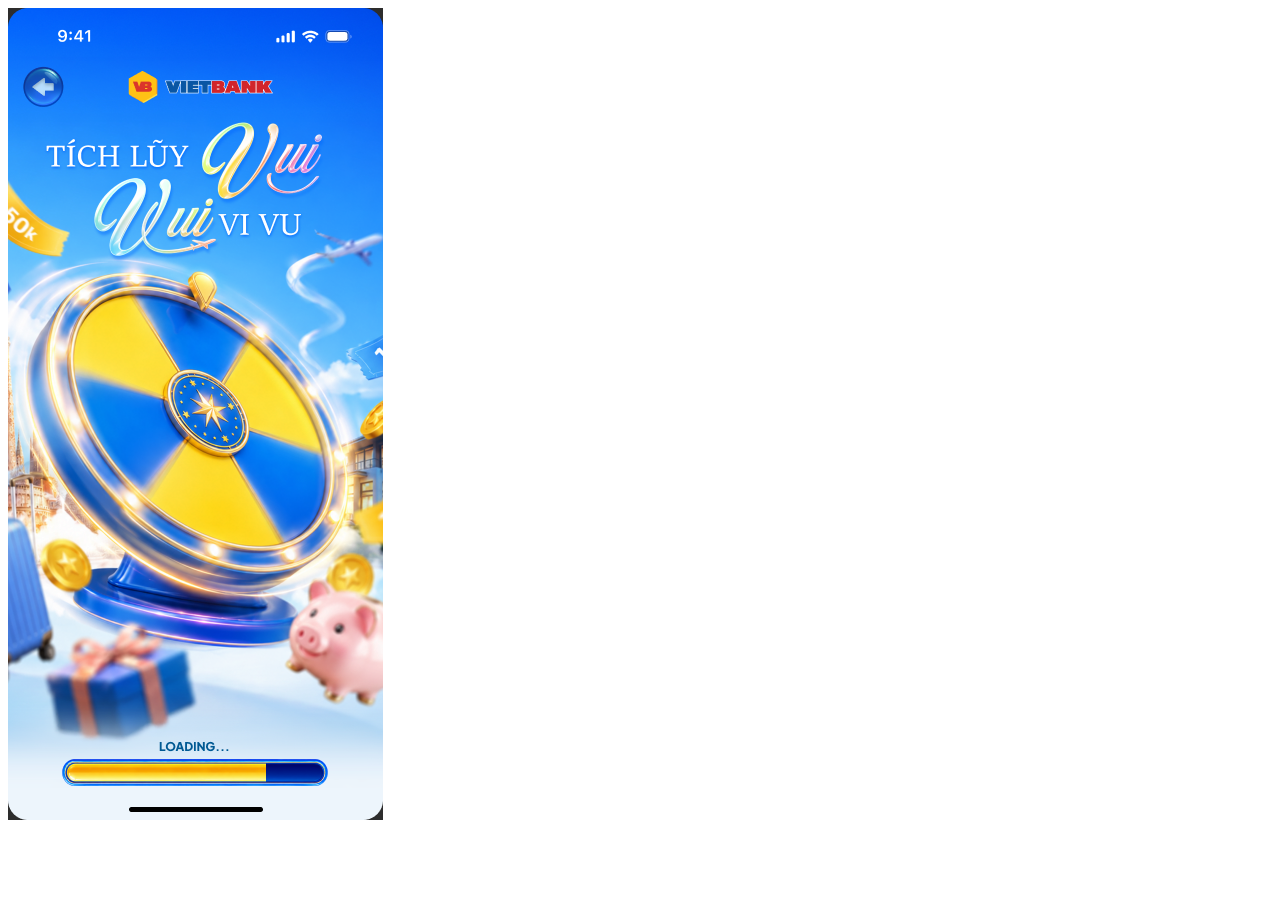
==== commit d98a0e53: "Split demo into standalone screen pages" ====
--- a/index.html
+++ b/index.html
@@ -1,176 +1 @@
-<!doctype html>
-<html lang="vi">
-<head>
-<meta charset="utf-8" />
-<meta name="viewport" content="width=device-width,initial-scale=1,viewport-fit=cover" />
-<title>VBB Game Vòng Quay 2026 – Demo</title>
-<style>
-*{box-sizing:border-box}
-html,body{margin:0;min-height:100%;font-family:Arial,Helvetica,sans-serif;background:#071c45}
-body{display:flex;align-items:center;justify-content:center;padding:18px;gap:22px}
-.phone{position:relative;width:min(375px,calc(100vw - 28px));aspect-ratio:375/812;border-radius:22px;overflow:hidden;background:#168af4;box-shadow:0 24px 80px rgba(0,0,0,.48);flex:0 0 auto}
-.screen{position:absolute;inset:0;display:none;overflow:hidden;background:#168af4}
-.screen.active{display:block}
-.screen-shot{position:absolute;inset:0;width:100%;height:100%;object-fit:fill;display:block}
-.hotspot{position:absolute;border:0;background:transparent;cursor:pointer;z-index:20;padding:0}
-.hotspot:focus-visible{outline:2px solid #fff;outline-offset:-2px}
-
-/* Home spin: only replace the wheel layer while spinning. The pointer / UI stay from Home design. */
-.wheel-spin{position:absolute;left:31px;top:264px;width:314px;height:314px;z-index:6;display:none;pointer-events:none}
-.wheel-spin.active{display:block}
-.wheel-spin img{width:100%;height:100%;object-fit:contain;transform-origin:center}
-.wheel-spin.spinning img{animation:wheelSpin 2.9s cubic-bezier(.10,.70,.08,1) forwards}
-@keyframes wheelSpin{0%{transform:rotate(0)}18%{transform:rotate(510deg)}70%{transform:rotate(1700deg)}100%{transform:rotate(2180deg)}}
-.spin-lock{position:absolute;inset:0;z-index:15;display:none;cursor:wait}
-.spin-lock.active{display:block}
-
-/* Loading runs before Home. */
-.loading-bar{position:absolute;left:54px;top:751px;width:266px;height:27px;border-radius:20px;z-index:8;overflow:hidden;background:#003da7;border:2px solid #fff;box-shadow:0 0 0 2px #0065ff inset,0 0 8px rgba(255,255,255,.3)}
-.loading-bar span{display:block;height:100%;width:0;background:linear-gradient(#fff56a,#ffd923 45%,#ffb900);border-radius:16px;animation:loadFill 2.35s cubic-bezier(.18,.7,.2,1) forwards}
-@keyframes loadFill{to{width:100%}}
-
-/* Flow screens */
-.flow{position:absolute;inset:0;background:linear-gradient(rgba(34,142,255,.34),rgba(138,194,255,.30)),url("assets/04af19d0-f378-4572-8dbc-90d2214f9432.png") center/812px 812px no-repeat}
-.flow.add-bg{background:linear-gradient(rgba(34,142,255,.32),rgba(138,194,255,.28)),url("assets/f768dcfc-ba81-4eba-8f8d-9128ac7c6454.png") center/812px 812px no-repeat}
-.ios-status{position:absolute;left:0;top:0;width:100%;height:54px;color:white;font-weight:700;font-size:17px;z-index:3}
-.ios-time{position:absolute;left:43px;top:20px}
-.ios-icons{position:absolute;right:27px;top:20px;letter-spacing:3px;font-size:13px}
-.flow-header{position:absolute;left:0;right:0;top:54px;height:62px;display:flex;align-items:center;justify-content:space-between;padding:0 15px;z-index:4}
-.flow-title{font-size:20px;color:#fff;font-weight:500;text-align:center;flex:1}
-.icon40{width:40px;height:40px;border:0;background:transparent;padding:0;cursor:pointer}
-.icon40 img{width:40px;height:40px;object-fit:contain;display:block}
-.home-ind{position:absolute;left:50%;bottom:6px;transform:translateX(-50%);width:134px;height:5px;border-radius:99px;background:#050505;z-index:8}
-.scroll-rail{position:absolute;right:10px;top:132px;width:4px;height:565px;border-radius:9px;background:rgba(255,255,255,.26)}
-.scroll-thumb{width:4px;height:126px;border-radius:9px;background:rgba(255,255,255,.85)}
-.rules-panel{position:absolute;left:20px;right:20px;top:132px;height:564px;background:white;border-radius:25px;display:flex;align-items:center;justify-content:center;color:#005993;font-size:14px;box-shadow:0 0 40px rgba(0,107,104,.10)}
-.spin-demo{position:absolute;left:100px;top:730px;width:174px;height:76px}
-.spin-demo img{position:absolute;width:166px;height:57px;left:0;bottom:0;object-fit:fill}
-.spin-demo .badge{position:absolute;right:0;top:0;width:40px;height:40px;border-radius:50%;background:#c30000;border:1px solid #f3b0b0;color:white;display:grid;place-items:center;font-size:17px;font-weight:800}
-.list-wrap{position:absolute;left:12px;right:14px;top:144px;bottom:54px;overflow:auto;scrollbar-width:none}
-.list-wrap::-webkit-scrollbar,.mission-wrap::-webkit-scrollbar{display:none}
-.voucher-card{height:134px;background:#fff;border-radius:12px;margin-bottom:8px;display:flex;align-items:center;padding:12px;gap:16px;color:#005993}
-.voucher-card img{width:90px;max-height:70px;object-fit:contain;flex:0 0 auto}
-.voucher-card .meta{font-size:14px;margin-bottom:10px}.voucher-card .name{font-size:16px;font-weight:800;margin-bottom:18px}.voucher-card .url{font-size:14px}.lucky-card{height:118px}
-.mission-wrap{position:absolute;left:8px;right:17px;top:154px;bottom:55px;overflow:auto;scrollbar-width:none}
-.mission{background:#fff;border-radius:12px;display:flex;gap:16px;padding:16px;margin-bottom:8px;min-height:179px;color:#005993}
-.mission img{width:90px;height:97px;object-fit:contain;flex:0 0 auto;margin-top:18px}
-.mission h3{font-size:16px;line-height:20px;margin:7px 0 9px}.mission p{font-size:14px;line-height:18px;margin:0}
-
-/* Desktop review menu only. */
-.dev{width:230px;color:#eaf4ff;background:rgba(8,30,70,.88);border:1px solid rgba(255,255,255,.15);border-radius:16px;padding:15px;backdrop-filter:blur(12px);box-shadow:0 16px 50px rgba(0,0,0,.22)}
-.dev h3{font-size:14px;margin:0 0 10px}.dev p{font-size:12px;line-height:1.45;margin:0 0 12px;color:#bcd5f5}.dev button{width:100%;text-align:left;border:0;border-radius:9px;padding:8px 10px;margin:3px 0;background:#123b78;color:#fff;cursor:pointer;font-size:12px}.dev button.active{background:#0869d9}.note{font-size:10px;color:#84a6ce;margin-top:10px;line-height:1.4}
-@media(max-width:700px){body{padding:0;display:block;background:#168af4}.phone{width:100vw;height:100dvh;aspect-ratio:auto;border-radius:0;box-shadow:none}.dev{display:none}.screen-shot{object-fit:fill}}
-</style>
-</head>
-<body>
-<div class="phone" id="phone">
-
-<section class="screen active" id="loading">
-  <img class="screen-shot" src="assets/49426d3c-2ff6-49af-b1f3-80d722d7ff82.png" alt="Loading">
-  <div class="loading-bar"><span></span></div>
-</section>
-
-<section class="screen" id="home">
-  <img class="screen-shot" src="assets/fe4d0f7b-71bc-4d17-898b-0817467eae66.png" alt="Trang chủ vòng quay">
-  <div class="wheel-spin" id="wheelSpin"><img src="assets/0e1833da-0211-46ce-b05a-c96d5f7c6524.png" alt=""></div>
-  <div class="spin-lock" id="spinLock"></div>
-  <button class="hotspot" style="left:99px;top:647px;width:176px;height:78px" id="spinHot" aria-label="Quay"></button>
-  <button class="hotspot" style="left:26px;top:741px;width:101px;height:38px" data-go="rules" aria-label="Thể lệ"></button>
-  <button class="hotspot" style="left:137px;top:741px;width:101px;height:38px" data-go="missions" aria-label="Thêm lượt"></button>
-  <button class="hotspot" style="left:248px;top:741px;width:101px;height:38px" data-go="gifts" aria-label="Túi quà"></button>
-</section>
-
-<section class="screen" id="win">
-  <img class="screen-shot" src="assets/0b0398f4-d821-4ee4-a6ea-a554ef6216da.png" alt="Kết quả trúng thưởng">
-  <button class="hotspot" style="left:157px;top:538px;width:62px;height:62px" data-go="home" aria-label="Đóng"></button>
-</section>
-
-<section class="screen" id="lucky1">
-  <img class="screen-shot" src="assets/357b237a-9705-4d1d-b9a9-99dc570880f6.png" alt="Chúc may mắn lần sau">
-  <button class="hotspot" style="left:157px;top:486px;width:62px;height:62px" data-go="home" aria-label="Đóng"></button>
-</section>
-
-<section class="screen" id="lucky2">
-  <img class="screen-shot" src="assets/bceb8ee1-407b-4e44-b2cb-da234646e007.png" alt="Chúc may mắn lần sau biến thể 2">
-  <button class="hotspot" style="left:157px;top:486px;width:62px;height:62px" data-go="home" aria-label="Đóng"></button>
-</section>
-
-<section class="screen" id="out">
-  <img class="screen-shot" src="assets/fe4d0f7b-71bc-4d17-898b-0817467eae66.png" alt="">
-  <div style="position:absolute;inset:0;background:rgba(0,0,0,.8)"></div>
-  <img style="position:absolute;left:37px;top:221px;width:300px;height:255px" src="assets/0eec6d8a-0ad0-4c6a-a96f-89eaa47a021f.png" alt="Hết lượt quay">
-  <div style="position:absolute;left:30px;right:30px;top:347px;color:#fff;text-align:center;font-weight:800;font-size:14px;line-height:20px">Bạn đã hết lượt quay<br>Làm nhiệm vụ để nhận thêm lượt nhé!</div>
-  <button class="hotspot" style="left:157px;top:492px;width:62px;height:62px" data-go="home" aria-label="Đóng"></button>
-</section>
-
-<section class="screen" id="rules">
-  <div class="flow">
-    <div class="ios-status"><span class="ios-time">9:41</span><span class="ios-icons">▮▮▮ ◔ ▭</span></div>
-    <div class="flow-header">
-      <button class="icon40" data-go="home"><img src="assets/7f6ca062-10c7-4e04-85a1-0b90ae220062.png" alt=""></button>
-      <div class="flow-title">Thể lệ</div>
-      <button class="icon40"><img src="assets/15af6137-5b29-4c3f-a1e3-cf1611ce8fce.png" alt=""></button>
-    </div>
-    <div class="rules-panel">Webview thể lệ dạng html</div>
-    <div class="scroll-rail"><div class="scroll-thumb"></div></div>
-    <button class="hotspot spin-demo" data-go="home" aria-label="Quay"><img src="assets/3da3ea7a-b9ef-44aa-b799-be75311fbe56.png" alt="Quay"><span class="badge">99</span></button>
-    <div class="home-ind"></div>
-  </div>
-</section>
-
-<section class="screen" id="gifts">
-  <div class="flow">
-    <div class="ios-status"><span class="ios-time">9:41</span><span class="ios-icons">▮▮▮ ◔ ▭</span></div>
-    <div class="flow-header">
-      <button class="icon40" data-go="home"><img src="assets/b9e8e17e-07b9-4d06-8384-c2bf6dc1c8b6.png" alt=""></button>
-      <div class="flow-title">Túi Quà</div>
-      <button class="icon40"><img src="assets/e8dfa0fa-d90b-46b6-a20d-9bd7d562b976.png" alt=""></button>
-    </div>
-    <div class="list-wrap">
-      <div class="voucher-card"><img src="assets/dafa45a4-7864-40c8-85aa-ca4c08e97498.png" alt=""><div><div class="meta">10/01/2026 09:00:00</div><div class="name">E-voucher 20.000 VND</div><div class="url">http://voucherSNDH1</div></div></div>
-      <div class="voucher-card"><img src="assets/cdd2023c-4259-402e-8525-020804fa4ab9.png" alt=""><div><div class="meta">10/01/2026 09:00:00</div><div class="name">E-voucher 100.000 VND</div><div class="url">http://voucherSNDH1</div></div></div>
-      <div class="voucher-card"><img src="assets/12c1eb4b-c273-4fd2-9a17-a121d08db808.png" alt=""><div><div class="meta">11/01/2026 10:30:00</div><div class="name">E-voucher 50.000 VND</div><div class="url">http://voucherSNDH1</div></div></div>
-      <div class="voucher-card"><img src="assets/3d19f423-f8e3-4dbe-988b-4fc898e46356.png" alt=""><div><div class="meta">12/01/2026 14:00:00</div><div class="name">E-voucher 200.000 VND</div><div class="url">http://voucherSNDH1</div></div></div>
-      <div class="voucher-card lucky-card"><img src="assets/ff5b83be-329e-4b02-8542-97305fbaff5b.png" alt=""><div><div class="name" style="margin-bottom:10px">Chúc may mắn</div><div class="meta">12/01/2026 14:00:00</div></div></div>
-    </div>
-    <div class="scroll-rail"><div class="scroll-thumb"></div></div><div class="home-ind"></div>
-  </div>
-</section>
-
-<section class="screen" id="missions">
-  <div class="flow add-bg">
-    <div class="ios-status"><span class="ios-time">9:41</span><span class="ios-icons">▮▮▮ ◔ ▭</span></div>
-    <div class="flow-header">
-      <button class="icon40" data-go="home"><img src="assets/0be9c66a-cbff-4ce6-aea8-4c38aee3d971.png" alt=""></button>
-      <div class="flow-title">Thêm Lượt Chơi</div>
-      <button class="icon40"><img src="assets/e6b3cedb-7421-4c90-bf21-83af30da423b.png" alt=""></button>
-    </div>
-    <div class="mission-wrap">
-      <div class="mission"><img src="assets/bfb78008-d8ef-4d28-8c14-3bd63796fd81.png" alt=""><div><h3>Mở sổ Tiết kiệm Online hoặc tại Quầy</h3><p>(mỗi lần thành công + lượt quay theo số tiền gửi tiết kiệm, tối đa 100 lượt/ngày). Xem thêm chi tiết điều kiện của nhiệm vụ ở thể lệ chương trình.</p></div></div>
-    </div>
-    <div class="scroll-rail"><div class="scroll-thumb"></div></div><div class="home-ind"></div>
-  </div>
-</section>
-
-</div>
-
-<aside class="dev">
-  <h3>Demo screens</h3><p>Từng state là một màn riêng; Home chỉ xử lý animation quay rồi chuyển màn.</p>
-  <button data-devgo="loading">01 · Loading</button><button data-devgo="home">02 · Home</button><button data-devgo="win">03 · Trúng quà</button><button data-devgo="lucky1">04 · Chúc may mắn #1</button><button data-devgo="lucky2">05 · Chúc may mắn #2</button><button data-devgo="out">06 · Hết lượt</button><button data-devgo="rules">07 · Thể lệ</button><button data-devgo="gifts">08 · Túi quà</button><button data-devgo="missions">09 · Thêm lượt</button>
-  <div class="note">QUAY lần lượt demo: trúng quà → may mắn #1 → may mắn #2 → hết lượt.</div>
-</aside>
-
-<script>
-(()=>{
- const screens=[...document.querySelectorAll('.screen')],dev=[...document.querySelectorAll('[data-devgo]')];
- const wheel=document.getElementById('wheelSpin'),lock=document.getElementById('spinLock'),spin=document.getElementById('spinHot');
- let idx=0,spinning=false; const order=['win','lucky1','lucky2','out'];
- function go(id){screens.forEach(s=>s.classList.toggle('active',s.id===id));dev.forEach(b=>b.classList.toggle('active',b.dataset.devgo===id))}
- document.addEventListener('click',e=>{const el=e.target.closest('[data-go]');if(el)go(el.dataset.go)});
- dev.forEach(b=>b.addEventListener('click',()=>go(b.dataset.devgo)));
- spin.addEventListener('click',()=>{if(spinning)return;spinning=true;const target=order[idx++%order.length];wheel.classList.remove('spinning');wheel.classList.add('active');lock.classList.add('active');void wheel.offsetWidth;wheel.classList.add('spinning');setTimeout(()=>{go(target);wheel.classList.remove('active','spinning');lock.classList.remove('active');spinning=false},3000)});
- setTimeout(()=>{if(document.getElementById('loading').classList.contains('active'))go('home')},2500);
-})();
-</script>
-</body>
-</html>+<!doctype html><html lang="vi"><head><meta charset="utf-8"><meta name="viewport" content="width=device-width,initial-scale=1,viewport-fit=cover"><title>VBB Game – Loading</title><link rel="stylesheet" href="styles.css"></head><body><main class="phone"><img class="screen-shot" src="assets/49426d3c-2ff6-49af-b1f3-80d722d7ff82.png" alt="Loading"><div class="loading-bar"><span></span></div></main><script src="app.js"></script><script>VBB.loading()</script></body></html>
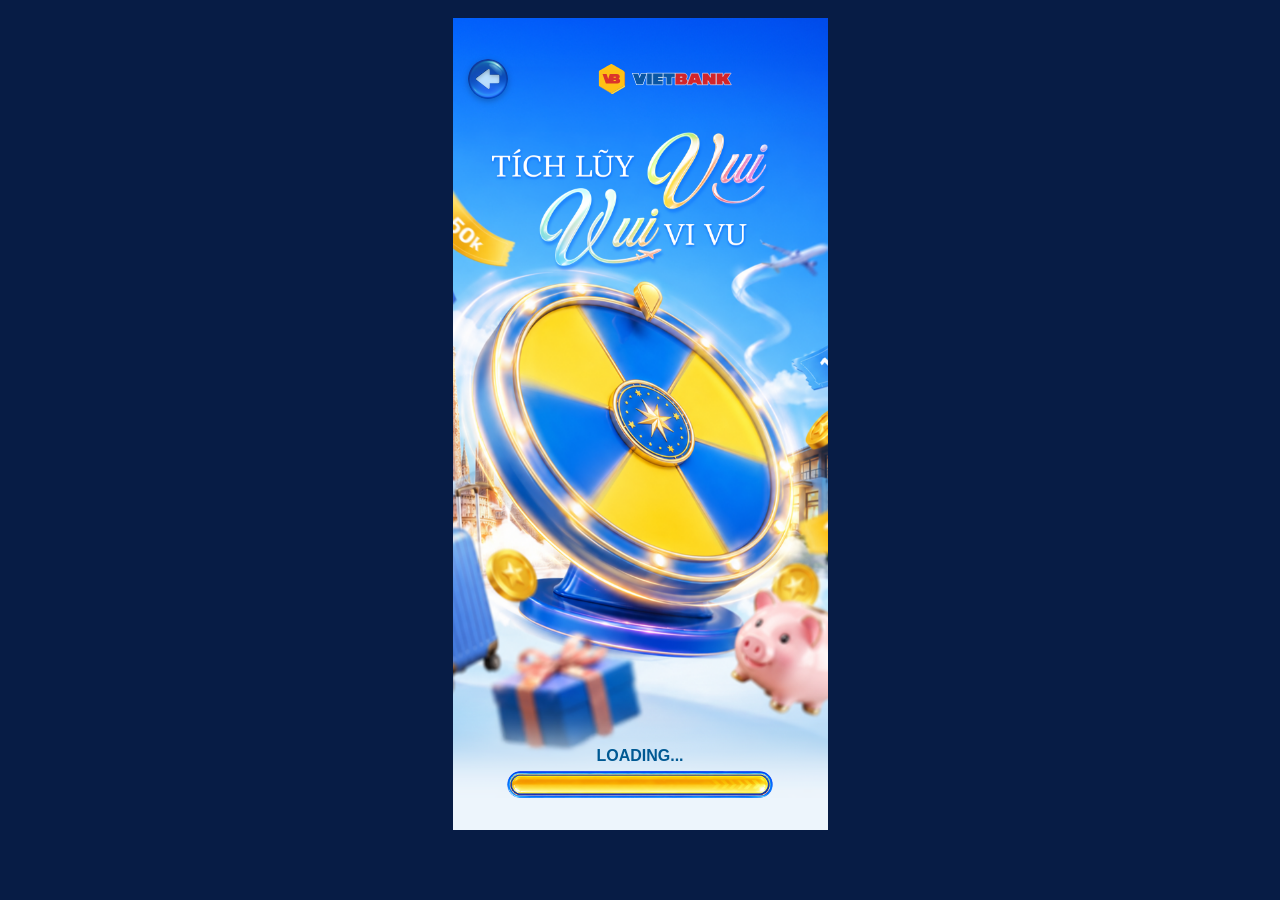
==== commit fa31717f: "feat: add assets and update game UI, audio, and navigation logic" ====
--- a/index.html
+++ b/index.html
@@ -1 +1,29 @@
-<!doctype html><html lang="vi"><head><meta charset="utf-8"><meta name="viewport" content="width=device-width,initial-scale=1,viewport-fit=cover"><title>VBB Game – Loading</title><link rel="stylesheet" href="styles.css"></head><body><main class="phone"><img class="screen-shot" src="assets/49426d3c-2ff6-49af-b1f3-80d722d7ff82.png" alt="Loading"><div class="loading-bar"><span></span></div></main><script src="app.js"></script><script>VBB.loading()</script></body></html>+<!doctype html>
+<html lang="vi">
+
+    <head>
+        <meta charset="utf-8">
+        <meta name="viewport" content="width=device-width,initial-scale=1,viewport-fit=cover">
+        <title>VBB Game – Loading</title>
+        <link rel="stylesheet" href="styles.css?v=20260915_loading_fix">
+    </head>
+
+    <body>
+        <main class="phone phone-home">
+            <div class="topbar">
+                <button class="round-btn" id="backBtn" aria-label="Quay lại"><img src="assets/ic-back.svg" alt="" /></button>
+                <img class="logo" src="assets/logo-vietbank.svg" alt="VietBank" />
+                <div></div>
+                <!--<button class="round-btn" id="soundBtn" aria-label="Âm thanh"><img id="soundIcon" src="assets/ic-speak.svg" alt="" /></button>-->
+            </div>
+            <div class="loading-bar-wrap">
+                <div class="loading-text">Loading...</div>
+                <div class="loading-bar"><span></span></div>
+            </div>
+        </main>
+        <audio id="bgmAudio" src="assets/nhacnen.mp3" loop preload="auto" playsinline autoplay></audio>
+        <script src="app.js?v=20260915_audio7"></script>
+        <script>VBB.loading()</script>
+    </body>
+
+</html>
--- a/styles.css
+++ b/styles.css
@@ -0,0 +1,581 @@
+* {
+    box-sizing: border-box
+}
+
+html,
+body {
+    margin: 0;
+    min-height: 100%;
+    font-family: Arial, Helvetica, sans-serif;
+    background: #071c45
+}
+
+body {
+    display: grid;
+    place-items: center;
+    padding: 18px
+}
+
+.phone {
+    position: relative;
+    width: min(375px, calc(100vw - 28px));
+    aspect-ratio: 375/812;
+    overflow: hidden;
+}
+
+.phone-home {
+    background: url(assets/bg-loading-home.png);
+    background-position: center;
+    background-size: cover;
+    background-repeat: no-repeat;
+}
+
+.hotspot {
+    position: absolute;
+    border: 0;
+    background: transparent;
+    cursor: pointer;
+    z-index: 20;
+    padding: 0
+}
+
+.hotspot:focus-visible {
+    outline: 2px solid #fff;
+    outline-offset: -2px
+}
+
+.loading-bar-wrap {
+    position: absolute;
+    left: 50%;
+    transform: translateX(-50%);
+    bottom: 4%;
+}
+
+.loading-text {
+    color: #005993;
+    text-align: center;
+    font-size: 16px;
+    font-weight: 800;
+    margin-bottom: 6px;
+    text-transform: uppercase;
+}
+
+.loading-bar {
+    width: 266px;
+    height: 27px;
+    z-index: 8;
+    position: relative;
+    overflow: hidden;
+    border-radius: 14px;
+    background: url(assets/bg-loading.png) 0 0 / 266px 27px no-repeat;
+}
+
+.loading-bar span {
+    display: block;
+    height: 100%;
+    width: 0;
+    border-radius: 14px;
+    background: url(assets/loading.png) 0 0 / 266px 27px no-repeat;
+    animation: loadFill 2.35s cubic-bezier(.18, .7, .2, 1) forwards;
+}
+
+@keyframes loadFill {
+    to {
+        width: 100%
+    }
+}
+
+.wheel-spin {
+    position: absolute;
+    left: 31px;
+    top: 264px;
+    width: 314px;
+    height: 314px;
+    z-index: 6;
+    pointer-events: none;
+    opacity: 0;
+    will-change: transform, opacity;
+    transform: translateZ(0);
+    backface-visibility: hidden
+}
+
+.wheel-spin.active {
+    opacity: 1
+}
+
+.wheel-image {
+    width: 100%;
+    height: 100%;
+    object-fit: contain;
+    display: block;
+    transform-origin: 50% 50%;
+    will-change: transform;
+    transform: translateZ(0) rotate(0deg);
+    backface-visibility: hidden
+}
+
+.wheel-pointer {
+    position: absolute;
+    left: 166px;
+    top: 246px;
+    width: 43px;
+    height: 58px;
+    z-index: 9;
+    object-fit: contain;
+    pointer-events: none;
+    transform-origin: 50% 12%;
+    will-change: transform;
+    transform: translateZ(0) rotate(0deg);
+    filter: drop-shadow(0 2px 3px rgba(0, 0, 0, .2))
+}
+
+.wheel-pointer.ticking {
+    animation: pointerTick .11s ease-in-out infinite alternate
+}
+
+@keyframes pointerTick {
+    from {
+        transform: translateZ(0) rotate(-7deg)
+    }
+
+    to {
+        transform: translateZ(0) rotate(5deg)
+    }
+}
+
+.spin-lock {
+    position: absolute;
+    inset: 0;
+    z-index: 15;
+    display: none;
+    cursor: wait
+}
+
+.spin-lock.active {
+    display: block
+}
+
+.flow {
+    position: absolute;
+    inset: 0;
+    background: linear-gradient(rgba(34, 142, 255, .34), rgba(138, 194, 255, .30)), url('assets/bg-flow.png') center/cover no-repeat
+}
+
+.flow.add-bg {
+    background: linear-gradient(rgba(34, 142, 255, .32), rgba(138, 194, 255, .28)), url('assets/bg-flow.png') center/cover no-repeat
+}
+
+.ios-status {
+    position: absolute;
+    left: 0;
+    top: 0;
+    width: 100%;
+    height: 54px;
+    color: #fff;
+    font-weight: 700;
+    font-size: 17px;
+    z-index: 3
+}
+
+.ios-time {
+    position: absolute;
+    left: 43px;
+    top: 20px
+}
+
+.ios-icons {
+    position: absolute;
+    right: 27px;
+    top: 20px;
+    letter-spacing: 3px;
+    font-size: 13px
+}
+
+.flow-header {
+    position: absolute;
+    left: 0;
+    right: 0;
+    top: 54px;
+    height: 62px;
+    display: flex;
+    align-items: center;
+    justify-content: space-between;
+    padding: 0 15px;
+    z-index: 4
+}
+
+.flow-title {
+    font-size: 20px;
+    color: #fff;
+    font-weight: 500;
+    text-align: center;
+    flex: 1
+}
+
+.icon40 {
+    width: 40px;
+    height: 40px;
+    border: 0;
+    background: transparent;
+    padding: 0;
+    cursor: pointer
+}
+
+.icon40 img {
+    width: 40px;
+    height: 40px;
+    object-fit: contain;
+    display: block
+}
+
+.topbar {
+    position: absolute;
+    left: 0;
+    top: 0;
+    width: 100%;
+    height: 13%;
+    display: flex;
+    align-items: center;
+    justify-content: space-between;
+    padding: 4.5% 4.2% 0;
+    z-index: 9;
+    box-sizing: border-box;
+}
+
+.round-btn {
+    width: 40px;
+    height: 40px;
+    border: 0;
+    border-radius: 100%;
+    display: flex;
+    justify-content: center;
+    align-items: center;
+    background-color: transparent;
+    background-image: url("assets/bg-ic.svg");
+    background-position: center;
+    background-repeat: no-repeat;
+    background-size: contain;
+    padding: 8px;
+    cursor: pointer;
+    filter: drop-shadow(0 2px 3px rgba(0, 0, 0, .25));
+    transition: transform 0.15s ease, filter 0.15s ease;
+    box-sizing: border-box;
+    flex-shrink: 0;
+}
+
+.round-btn:active {
+    transform: scale(0.92);
+}
+
+.round-btn img {
+    width: 100%;
+    height: 100%;
+    object-fit: contain;
+    display: block;
+}
+
+.topbar .logo {
+    width: 145px;
+    height: 34px;
+    object-fit: contain;
+}
+
+.topbar-title,
+.topbar .flow-title {
+    font-size: 20px;
+    color: #fff;
+    font-weight: 600;
+    text-align: center;
+    flex: 1;
+    margin: 0 10px;
+    text-shadow: 0 2px 4px rgba(0, 0, 0, .3);
+    white-space: nowrap;
+    overflow: hidden;
+    text-overflow: ellipsis;
+}
+
+.home-ind {
+    position: absolute;
+    left: 50%;
+    bottom: 6px;
+    transform: translateX(-50%);
+    width: 134px;
+    height: 5px;
+    border-radius: 99px;
+    background: #050505;
+    z-index: 8
+}
+
+.scroll-rail {
+    position: absolute;
+    right: 10px;
+    top: 132px;
+    width: 4px;
+    height: 565px;
+    border-radius: 9px;
+    background: rgba(255, 255, 255, .26)
+}
+
+.scroll-thumb {
+    width: 4px;
+    height: 126px;
+    border-radius: 9px;
+    background: rgba(255, 255, 255, .85)
+}
+
+.rules-panel {
+    position: absolute;
+    left: 20px;
+    right: 20px;
+    top: 125px;
+    bottom: calc(126px + env(safe-area-inset-bottom, 0px));
+    background: #fff;
+    border-radius: 25px;
+    display: flex;
+    align-items: center;
+    justify-content: center;
+    color: #005993;
+    font-size: 14px;
+    box-shadow: 0 0 40px rgba(0, 107, 104, .10);
+    overflow-y: auto;
+    overflow-x: hidden;
+    scrollbar-width: thin;
+    scrollbar-color: rgba(0, 89, 147, .45) rgba(0, 89, 147, .12);
+}
+
+.rules-panel::-webkit-scrollbar {
+    width: 2px;
+}
+
+.rules-panel::-webkit-scrollbar-track {
+    background: rgba(0, 89, 147, .10);
+    border-radius: 9px;
+    margin: 12px 0;
+}
+
+.rules-panel::-webkit-scrollbar-thumb {
+    background: rgba(0, 89, 147, .45);
+    border-radius: 9px;
+}
+
+.rules-panel::-webkit-scrollbar-thumb:hover {
+    background: rgba(0, 89, 147, .7);
+}
+
+.spin-demo {
+    position: absolute;
+    left: 50%;
+    transform: translateX(-50%);
+    bottom: calc(26px + env(safe-area-inset-bottom, 0px));
+    width: 174px;
+    height: 76px;
+    z-index: 10;
+}
+
+.spin-demo img {
+    position: absolute;
+    width: 166px;
+    height: 57px;
+    left: 0;
+    bottom: 0;
+    object-fit: fill
+}
+
+.spin-demo .badge {
+    position: absolute;
+    right: 0;
+    top: 0;
+    width: 40px;
+    height: 40px;
+    border-radius: 50%;
+    background: #c30000;
+    border: 1px solid #f3b0b0;
+    color: #fff;
+    display: grid;
+    place-items: center;
+    font-size: 17px;
+    font-weight: 800
+}
+
+.list-wrap {
+    position: absolute;
+    left: 12px;
+    right: 8px;
+    top: 125px;
+    bottom: 54px;
+    overflow-y: auto;
+    overflow-x: hidden;
+    padding-right: 4px;
+    scrollbar-width: thin;
+    scrollbar-color: rgba(255, 255, 255, .85) rgba(255, 255, 255, .20);
+}
+
+.list-wrap::-webkit-scrollbar {
+    width: 2px;
+}
+
+.list-wrap::-webkit-scrollbar-track {
+    background: rgba(255, 255, 255, .20);
+    border-radius: 9px;
+}
+
+.list-wrap::-webkit-scrollbar-thumb {
+    background: rgba(255, 255, 255, .85);
+    border-radius: 9px;
+}
+
+.list-wrap::-webkit-scrollbar-thumb:hover {
+    background: #fff;
+}
+
+.voucher-card {
+    height: 134px;
+    background: #fff;
+    border-radius: 12px;
+    margin-bottom: 8px;
+    display: flex;
+    align-items: center;
+    padding: 12px;
+    gap: 16px;
+    color: #005993
+}
+
+.voucher-card img {
+    width: 90px;
+    max-height: 70px;
+    object-fit: contain;
+    flex: 0 0 auto
+}
+
+.voucher-card .meta {
+    font-size: 14px;
+    margin-bottom: 10px
+}
+
+.voucher-card .name {
+    font-size: 16px;
+    font-weight: 800;
+    margin-bottom: 18px
+}
+
+.voucher-card .url {
+    font-size: 14px
+}
+
+.lucky-card {
+    height: 118px
+}
+
+.mission-wrap {
+    position: absolute;
+    left: 8px;
+    right: 8px;
+    top: 125px;
+    bottom: 55px;
+    overflow-y: auto;
+    overflow-x: hidden;
+    padding-right: 4px;
+    scrollbar-width: thin;
+    scrollbar-color: rgba(255, 255, 255, .85) rgba(255, 255, 255, .20);
+}
+
+.mission-wrap::-webkit-scrollbar {
+    width: 2px;
+}
+
+.mission-wrap::-webkit-scrollbar-track {
+    background: rgba(255, 255, 255, .20);
+    border-radius: 9px;
+}
+
+.mission-wrap::-webkit-scrollbar-thumb {
+    background: rgba(255, 255, 255, .85);
+    border-radius: 9px;
+}
+
+.mission-wrap::-webkit-scrollbar-thumb:hover {
+    background: #fff;
+}
+
+.mission {
+    background: #fff;
+    border-radius: 12px;
+    display: flex;
+    gap: 16px;
+    padding: 16px;
+    margin-bottom: 8px;
+    min-height: 179px;
+    color: #005993
+}
+
+.mission img {
+    width: 90px;
+    height: 97px;
+    object-fit: contain;
+    flex: 0 0 auto;
+    margin-top: 18px
+}
+
+.mission h3 {
+    font-size: 16px;
+    line-height: 20px;
+    margin: 7px 0 9px
+}
+
+.mission p {
+    font-size: 14px;
+    line-height: 18px;
+    margin: 0
+}
+
+@media(max-width:700px) {
+    body {
+        padding: 0;
+        background: #168af4;
+    }
+
+    .phone {
+        width: 100vw;
+        height: 100dvh;
+        aspect-ratio: auto;
+        border-radius: 0;
+        box-shadow: none;
+    }
+}
+
+@media(max-height: 720px) {
+    .ios-status {
+        height: 38px;
+    }
+
+    .ios-time,
+    .ios-icons {
+        top: 10px;
+    }
+
+    .flow-header {
+        top: 38px;
+        height: 50px;
+    }
+
+    .rules-panel {
+        top: 96px;
+        bottom: calc(96px + env(safe-area-inset-bottom, 0px));
+    }
+
+    .spin-demo {
+        bottom: calc(18px + env(safe-area-inset-bottom, 0px));
+        transform: translateX(-50%) scale(0.92);
+        transform-origin: 50% 100%;
+    }
+
+    .mission-wrap {
+        top: 96px;
+        bottom: calc(20px + env(safe-area-inset-bottom, 0px));
+    }
+
+    .list-wrap {
+        top: 96px;
+        bottom: calc(20px + env(safe-area-inset-bottom, 0px));
+    }
+}
